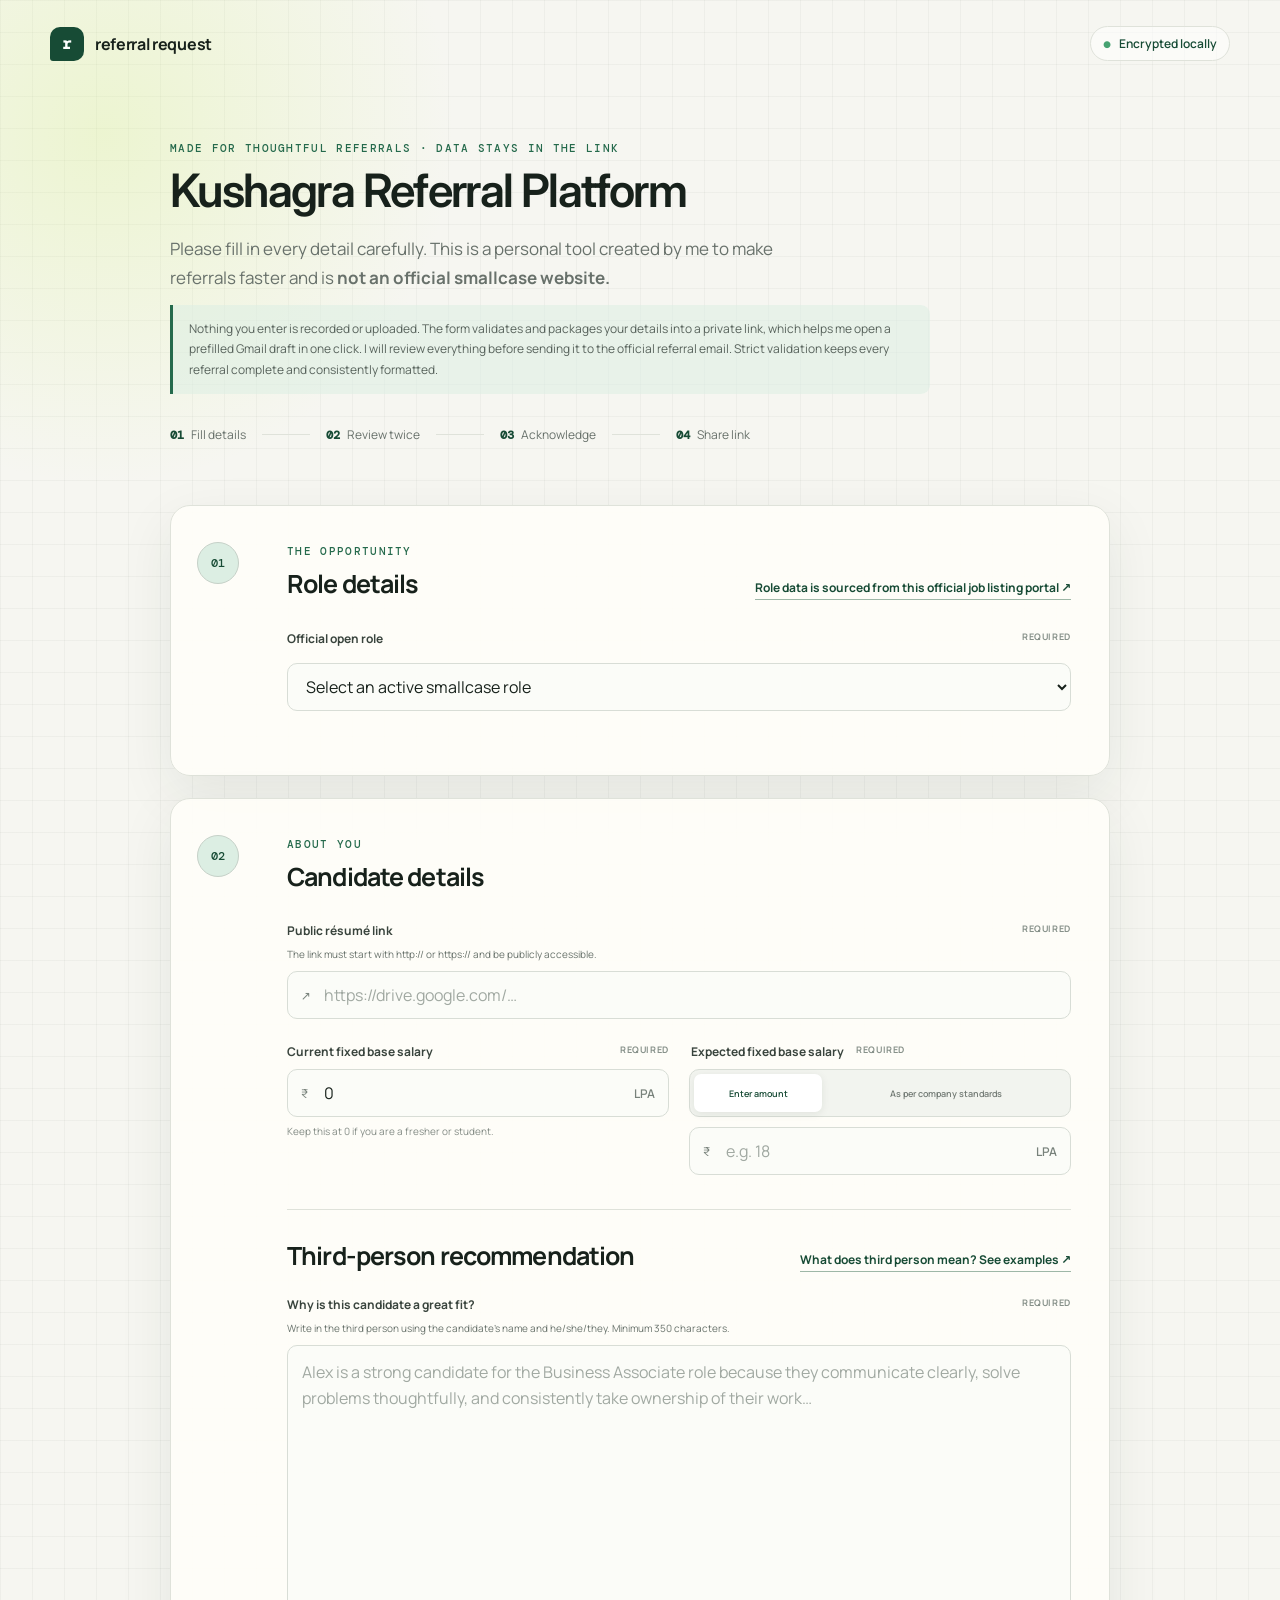
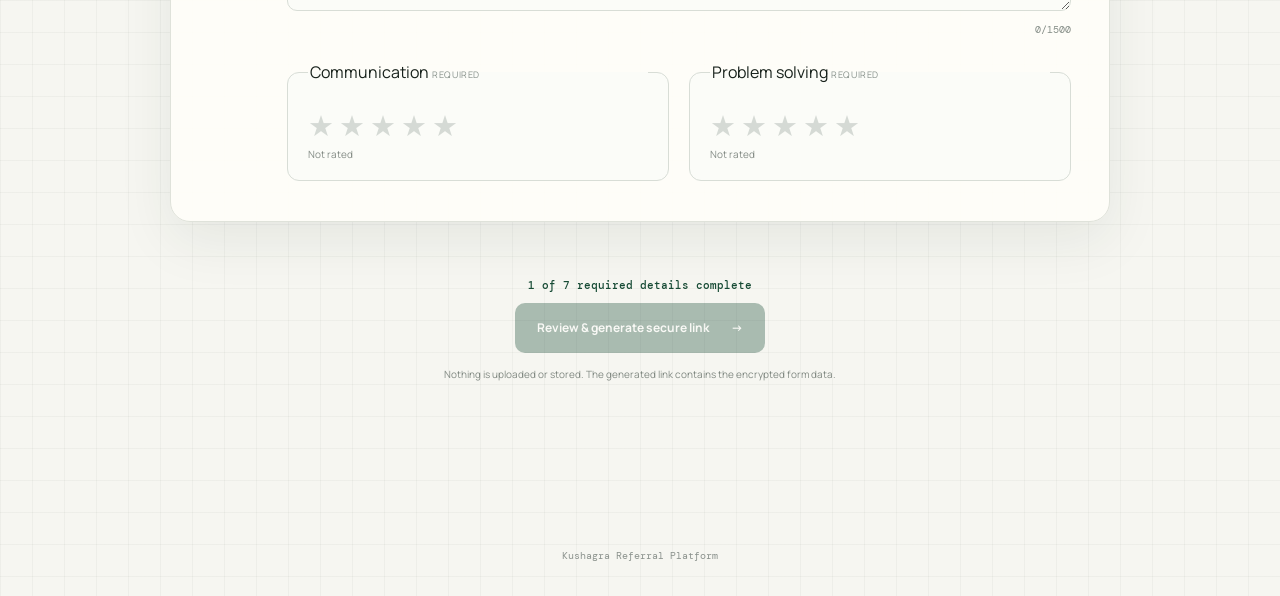
==== index.html @ 039c103d "Remove redundant role selection note" ====
<!doctype html>
<html lang="en">
  <head>
    <meta charset="UTF-8" />
    <meta name="viewport" content="width=device-width, initial-scale=1.0" />
    <meta name="description" content="Create a secure smallcase referral request link." />
    <meta name="theme-color" content="#f7f7f4" />
    <meta http-equiv="Cache-Control" content="no-cache, no-store, must-revalidate" />
    <meta http-equiv="Pragma" content="no-cache" />
    <meta http-equiv="Expires" content="0" />
    <title>Referral request · smallcase</title>
    <script>
      (() => {
        const fresh = Date.now().toString(36);

        const stylesheet = document.createElement('link');
        stylesheet.rel = 'stylesheet';
        stylesheet.href = `./assets/styles.css?_fresh=${encodeURIComponent(fresh)}`;
        document.head.append(stylesheet);

        const loadScript = (source) => new Promise((resolve, reject) => {
          const script = document.createElement('script');
          script.src = `${source}?_fresh=${encodeURIComponent(fresh)}`;
          script.onload = resolve;
          script.onerror = reject;
          document.head.append(script);
        });

        window.addEventListener('DOMContentLoaded', async () => {
          await loadScript('./assets/codec.js');
          await loadScript('./assets/form.js');
        });
      })();
    </script>
  </head>
  <body>
    <header class="site-header">
      <div class="header-left">
        <a class="brand" href="./" aria-label="Referral request home">
          <span class="brand-mark" aria-hidden="true">r</span>
          <span>referral request</span>
        </a>
        <p id="referral-counter" class="referral-counter hidden" aria-live="polite">Referred <strong id="referral-count">0</strong> candidates so far via this portal</p>
      </div>
      <span class="secure-pill"><span aria-hidden="true">●</span> Encrypted locally</span>
    </header>

    <main class="page-shell">
      <section class="intro">
        <p class="eyebrow">Made for thoughtful referrals · Data stays in the link</p>
        <h1>Kushagra Referral Platform</h1>
        <p class="lede">Please fill in every detail carefully. This is a personal tool created by me to make referrals faster and is <strong>not an official smallcase website.</strong></p>
        <p class="privacy-note">Nothing you enter is recorded or uploaded. The form validates and packages your details into a private link, which helps me open a prefilled Gmail draft in one click. I will review everything before sending it to the official referral email. Strict validation keeps every referral complete and consistently formatted.</p>
        <div class="steps" aria-label="How it works">
          <span><b>01</b> Fill details</span>
          <i aria-hidden="true"></i>
          <span><b>02</b> Review twice</span>
          <i aria-hidden="true"></i>
          <span><b>03</b> Acknowledge</span>
          <i aria-hidden="true"></i>
          <span><b>04</b> Share link</span>
        </div>
      </section>

      <form id="referral-form" autocomplete="off" novalidate>
        <section class="form-card" aria-labelledby="role-heading">
          <div class="section-number">01</div>
          <div class="section-content">
            <div class="section-heading">
              <div>
                <p class="eyebrow">The opportunity</p>
                <h2 id="role-heading">Role details</h2>
              </div>
              <a class="source-link" href="https://jobs.pyjamahr.com/smallcase" target="_blank" rel="noopener noreferrer">Role data is sourced from this official job listing portal <span>↗</span></a>
            </div>

            <label class="field role-field">
              <span>Official open role <em>Required</em></span>
              <select id="job-role" name="jobRole" autocomplete="off" required disabled>
                <option value="">Loading active smallcase roles…</option>
              </select>
              <input id="job-id" name="jobId" type="hidden" />
              <input id="job-title" name="jobTitle" type="hidden" />
            </label>

          </div>
        </section>

        <section class="form-card" aria-labelledby="candidate-heading">
          <div class="section-number">02</div>
          <div class="section-content">
            <div class="section-heading">
              <div>
                <p class="eyebrow">About you</p>
                <h2 id="candidate-heading">Candidate details</h2>
              </div>
            </div>

            <label class="field">
              <span>Public résumé link <em>Required</em></span>
              <small class="field-guidance">The link must start with http:// or https:// and be publicly accessible.</small>
              <div class="input-with-icon"><span aria-hidden="true">↗</span><input id="resume-url" name="resumeUrl" type="url" maxlength="500" inputmode="url" autocomplete="off" placeholder="https://drive.google.com/…" required /></div>
            </label>

            <div class="field-grid two-col salary-row">
              <label class="field">
                <span>Current fixed base salary <em>Required</em></span>
                <div class="input-affix"><span>₹</span><input id="current-salary" name="currentSalary" type="number" min="0" max="1000" step="0.01" value="0" autocomplete="off" required /><b>LPA</b></div>
                <small>Keep this at 0 if you are a fresher or student.</small>
              </label>
              <fieldset class="field expected-field">
                <legend>Expected fixed base salary <em>Required</em></legend>
                <div class="salary-choice">
                  <label><input type="radio" name="expectedMode" value="number" checked /><span>Enter amount</span></label>
                  <label><input type="radio" name="expectedMode" value="standards" /><span>As per company standards</span></label>
                </div>
                <div class="input-affix" id="expected-input-wrap"><span>₹</span><input id="expected-salary" name="expectedSalary" type="number" min="0.01" max="1000" step="0.01" autocomplete="off" placeholder="e.g. 18" required /><b>LPA</b></div>
              </fieldset>
            </div>
            <div class="subsection-heading">
              <h2 id="recommendation-heading">Third-person recommendation</h2>
              <a class="source-link" href="https://www.google.com/search?q=how+to+write+a+referral+recommendation+in+third+person+with+examples" target="_blank" rel="noopener noreferrer">What does third person mean? See examples <span>↗</span></a>
            </div>

            <label class="field">
              <span>Why is this candidate a great fit? <em>Required</em></span>
              <small class="field-guidance">Write in the third person using the candidate’s name and he/she/they. Minimum 350 characters.</small>
              <textarea id="write-up" name="writeUp" rows="9" minlength="350" maxlength="1500" autocomplete="off" placeholder="Alex is a strong candidate for the Business Associate role because they communicate clearly, solve problems thoughtfully, and consistently take ownership of their work…" required></textarea>
              <small class="counter"><span data-count-for="write-up">0</span>/1500</small>
            </label>

            <div class="ratings-grid">
              <fieldset class="rating-field" data-rating-group>
                <legend>Communication <em>Required</em></legend>
                <div class="stars" role="radiogroup" aria-label="Communication rating out of 5">
                  <input id="communication-5" name="communication" value="5" type="radio" required /><label for="communication-5" title="5 out of 5">★</label>
                  <input id="communication-4" name="communication" value="4" type="radio" /><label for="communication-4" title="4 out of 5">★</label>
                  <input id="communication-3" name="communication" value="3" type="radio" /><label for="communication-3" title="3 out of 5">★</label>
                  <input id="communication-2" name="communication" value="2" type="radio" /><label for="communication-2" title="2 out of 5">★</label>
                  <input id="communication-1" name="communication" value="1" type="radio" /><label for="communication-1" title="1 out of 5">★</label>
                </div>
                <small><span data-rating-value>Not rated</span></small>
              </fieldset>
              <fieldset class="rating-field" data-rating-group>
                <legend>Problem solving <em>Required</em></legend>
                <div class="stars" role="radiogroup" aria-label="Problem solving rating out of 5">
                  <input id="problem-solving-5" name="problemSolving" value="5" type="radio" required /><label for="problem-solving-5" title="5 out of 5">★</label>
                  <input id="problem-solving-4" name="problemSolving" value="4" type="radio" /><label for="problem-solving-4" title="4 out of 5">★</label>
                  <input id="problem-solving-3" name="problemSolving" value="3" type="radio" /><label for="problem-solving-3" title="3 out of 5">★</label>
                  <input id="problem-solving-2" name="problemSolving" value="2" type="radio" /><label for="problem-solving-2" title="2 out of 5">★</label>
                  <input id="problem-solving-1" name="problemSolving" value="1" type="radio" /><label for="problem-solving-1" title="1 out of 5">★</label>
                </div>
                <small><span data-rating-value>Not rated</span></small>
              </fieldset>
            </div>
          </div>
        </section>

        <div class="submit-zone">
          <p id="form-status" aria-live="polite"><span id="completed-count">0</span> of 7 required details complete</p>
          <button class="primary-button" id="generate-button" type="submit" disabled>
            Review &amp; generate secure link <span aria-hidden="true">→</span>
          </button>
          <small>Nothing is uploaded or stored. The generated link contains the encrypted form data.</small>
        </div>
      </form>
    </main>

    <dialog id="confirm-dialog" class="modal">
      <div class="modal-inner">
        <button class="icon-button" type="button" data-close-modal aria-label="Close">×</button>
        <p class="eyebrow" id="modal-step">Final review · 1 of 2</p>
        <h2 id="modal-title">Is everything correct?</h2>
        <p class="modal-copy" id="modal-copy">Please check these important details. They will be included in the referral email.</p>
        <dl class="review-list" id="review-list"></dl>
        <div class="modal-actions">
          <button type="button" class="secondary-button" data-close-modal>Go back &amp; edit</button>
          <button type="button" class="primary-button" id="confirm-button">Yes, continue <span>→</span></button>
        </div>
      </div>
    </dialog>

    <dialog id="success-dialog" class="modal success-modal">
      <div class="modal-inner">
        <div class="success-icon" aria-hidden="true">✓</div>
        <p class="eyebrow">Link ready</p>
        <h2>Please share this link with Kushagra.</h2>
        <p class="modal-copy">It has been copied to your clipboard. Keep the full link intact—the part after <b>#</b> holds the encrypted details. <span id="link-stats"></span></p>
        <label class="field link-output"><span>Secure referral link</span><textarea id="generated-link" rows="4" readonly></textarea></label>
        <div class="modal-actions">
          <button type="button" class="secondary-button" id="copy-button">Copy again</button>
          <button type="button" class="primary-button" id="done-button">Done</button>
        </div>
      </div>
    </dialog>

    <dialog id="token-setup-dialog" class="modal setup-modal">
      <div class="modal-inner">
        <button class="icon-button" id="close-token-setup" type="button" aria-label="Close">×</button>
        <p class="eyebrow">Private device setup</p>
        <h2>Connect Kushagra’s phone</h2>
        <p class="modal-copy">Paste a fine-grained GitHub token created while signed in as the repository owner <strong>kuspia</strong>, with <strong>Contents: read and write</strong> access only for <strong>kuspia/refer</strong>. It stays in this browser’s local storage and is never added to referral links.</p>
        <label class="field">
          <span>Fine-grained GitHub token</span>
          <input id="github-token" type="password" autocomplete="new-password" autocapitalize="off" spellcheck="false" placeholder="github_pat_…" />
        </label>
        <p id="token-setup-status" class="setup-status" aria-live="polite"></p>
        <div class="modal-actions">
          <button type="button" class="secondary-button" id="clear-github-token">Clear saved token</button>
          <button type="button" class="primary-button" id="save-github-token">Verify &amp; save</button>
        </div>
        <p class="setup-warning">Anyone with access to this unlocked browser profile could retrieve the token. Use a short expiry and revoke it immediately if the phone is lost.</p>
      </div>
    </dialog>

    <footer>Kushagra Referral Platform</footer>
  </body>
</html>
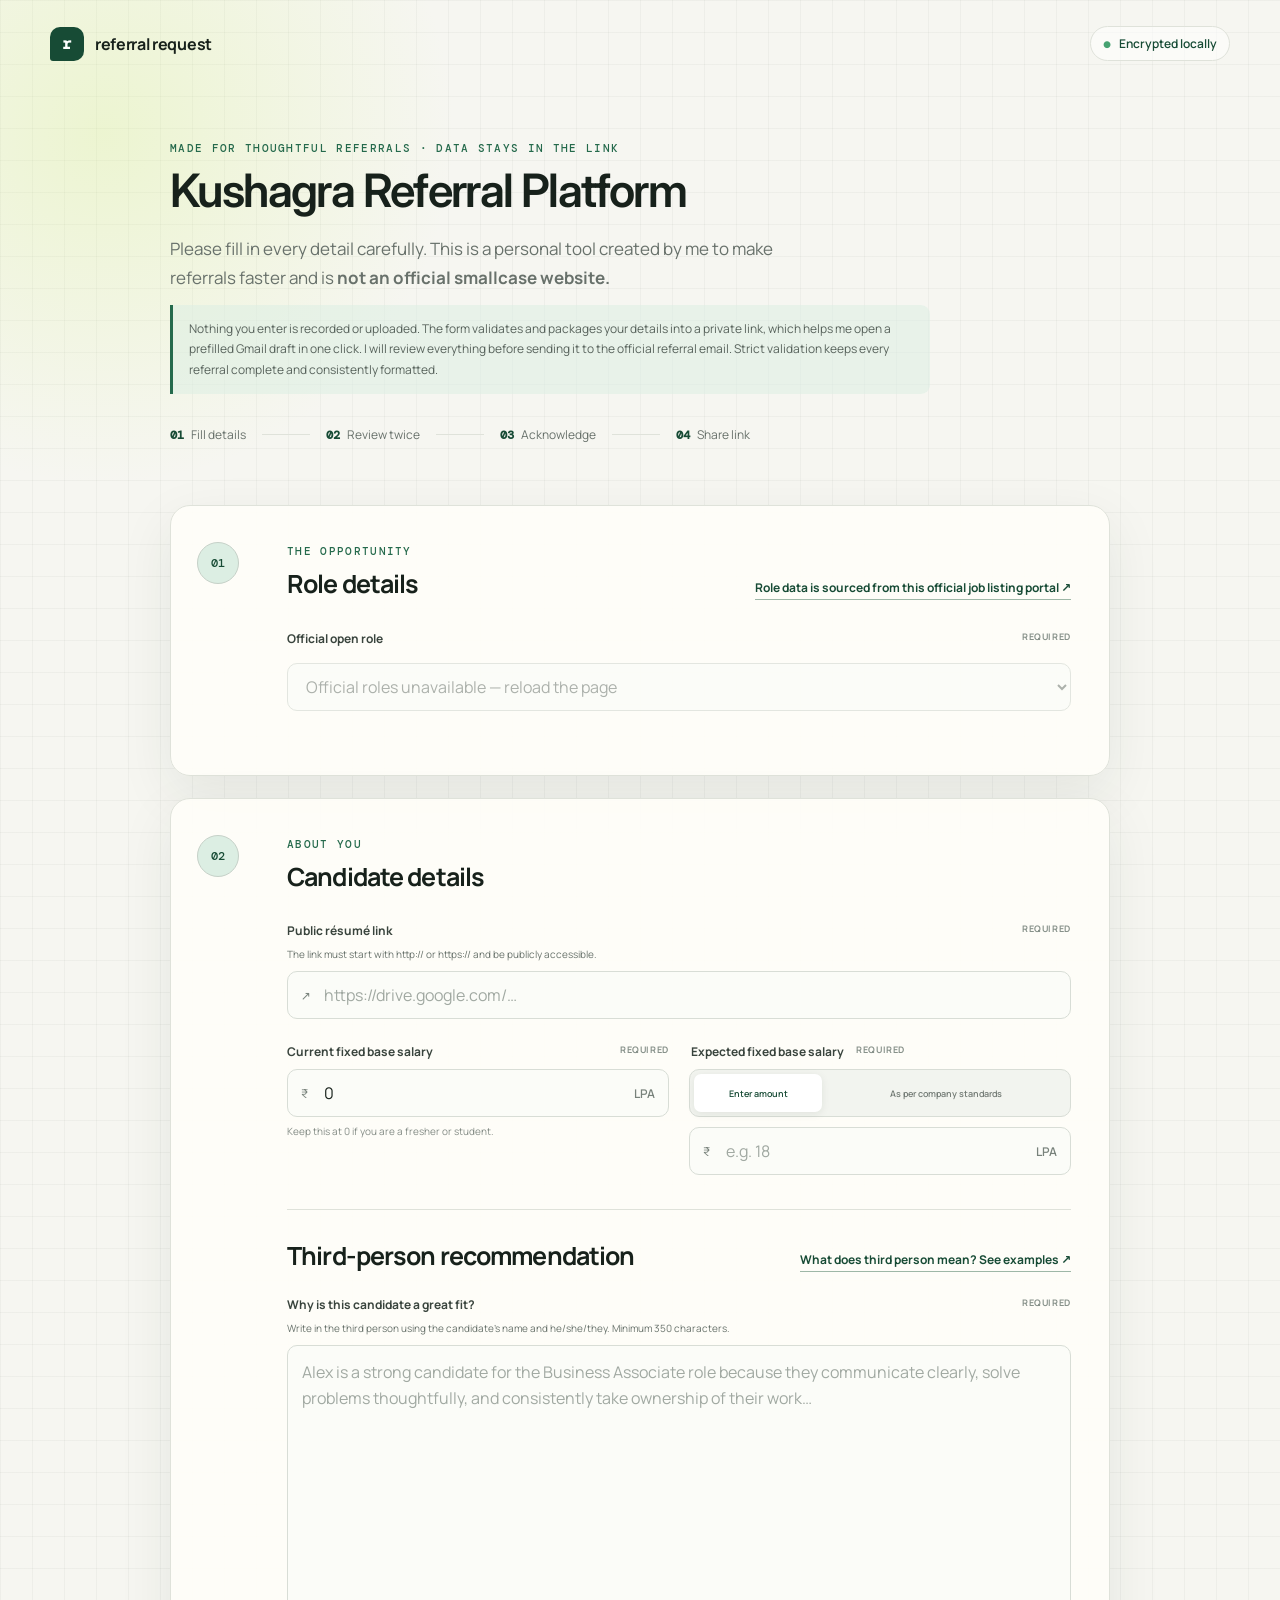
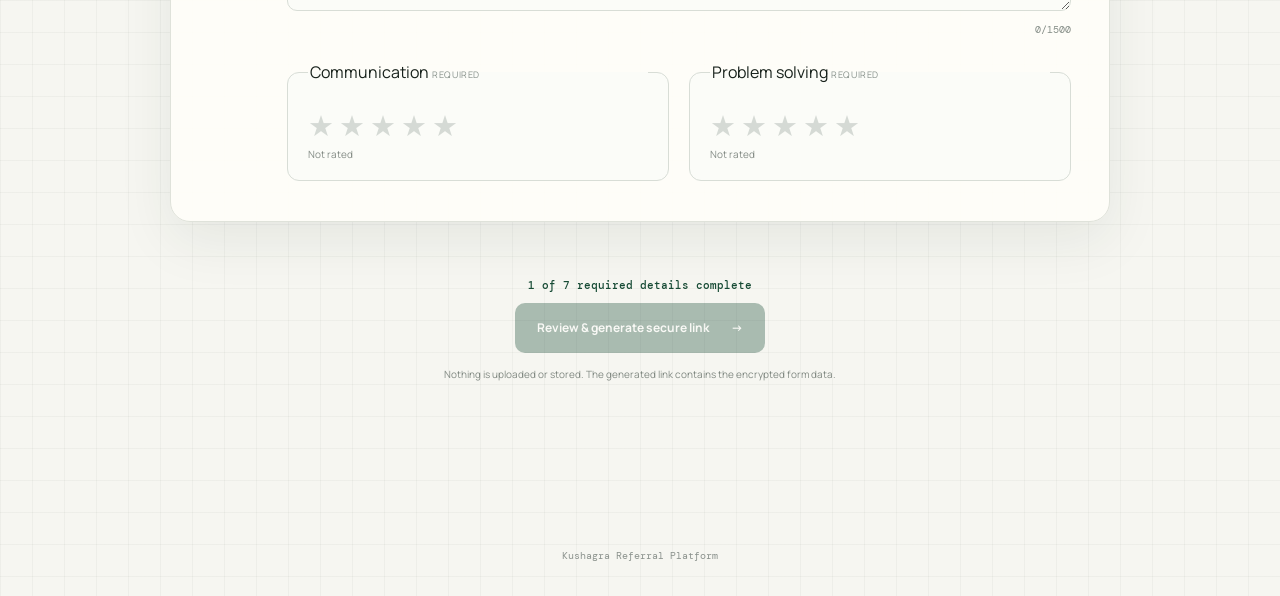
==== commit 1f85bf56: "Require reading time before referral confirmation" ====
--- a/index.html
+++ b/index.html
@@ -172,6 +172,13 @@
         <p class="eyebrow" id="modal-step">Final review · 1 of 2</p>
         <h2 id="modal-title">Is everything correct?</h2>
         <p class="modal-copy" id="modal-copy">Please check these important details. They will be included in the referral email.</p>
+        <div id="review-timer" class="review-timer hidden" aria-live="polite">
+          <div class="review-timer-copy">
+            <span id="review-timer-label">Please read each statement before continuing.</span>
+            <span id="review-timer-status">Review in progress</span>
+          </div>
+          <div class="review-timer-track" aria-hidden="true"><span id="review-timer-progress"></span></div>
+        </div>
         <dl class="review-list" id="review-list"></dl>
         <div class="modal-actions">
           <button type="button" class="secondary-button" data-close-modal>Go back &amp; edit</button>
